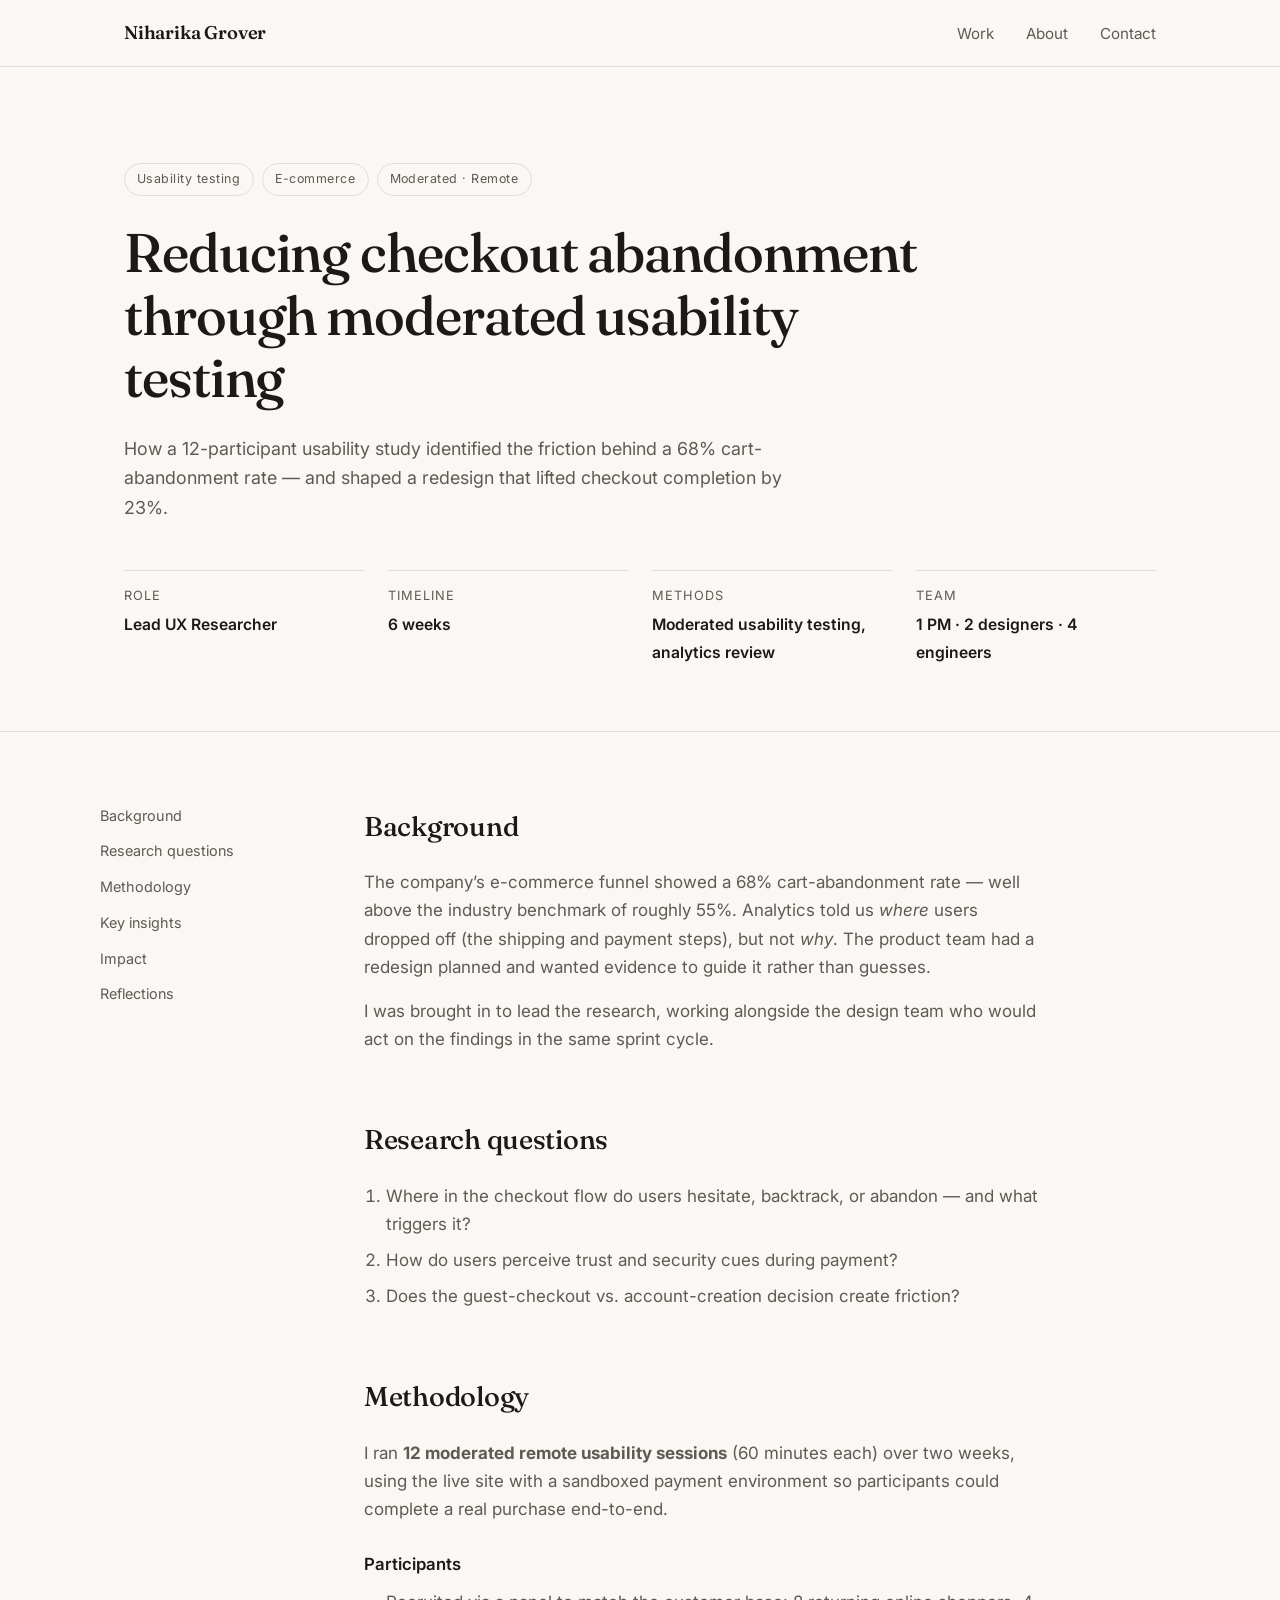
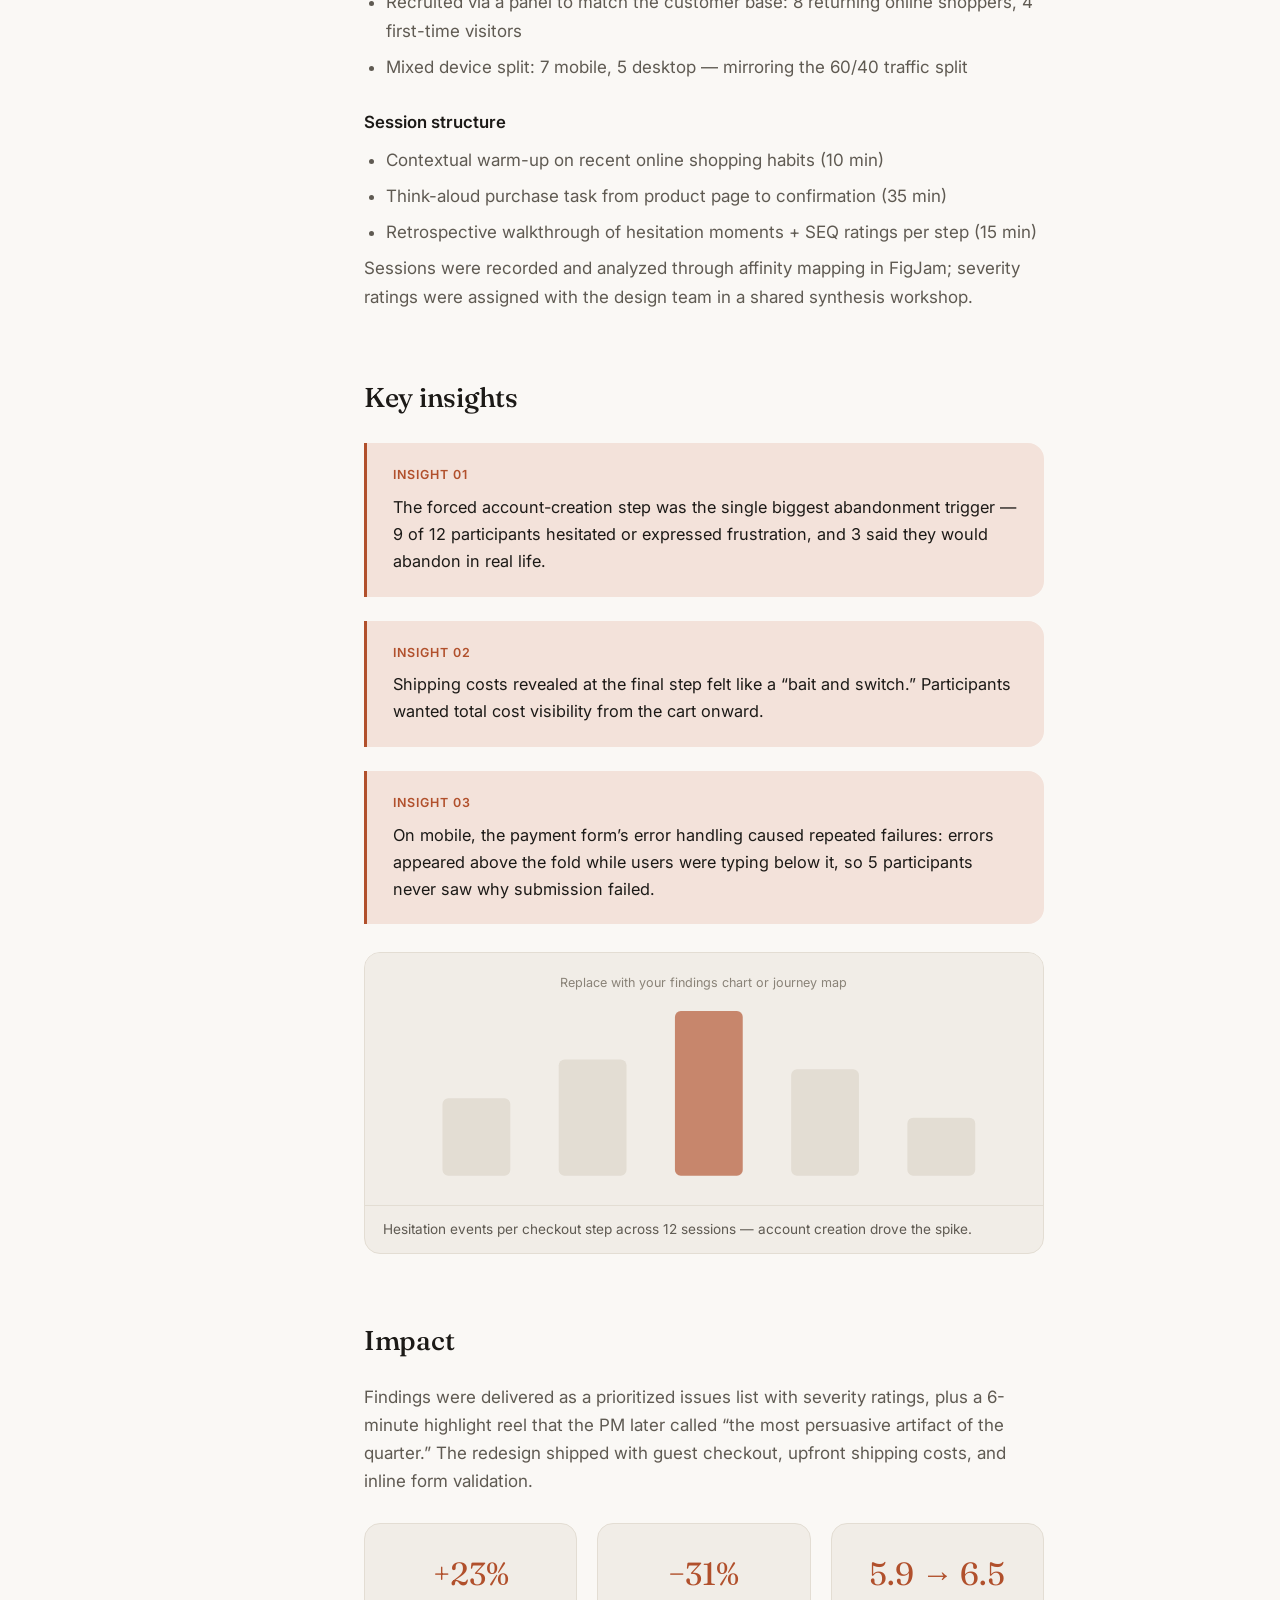
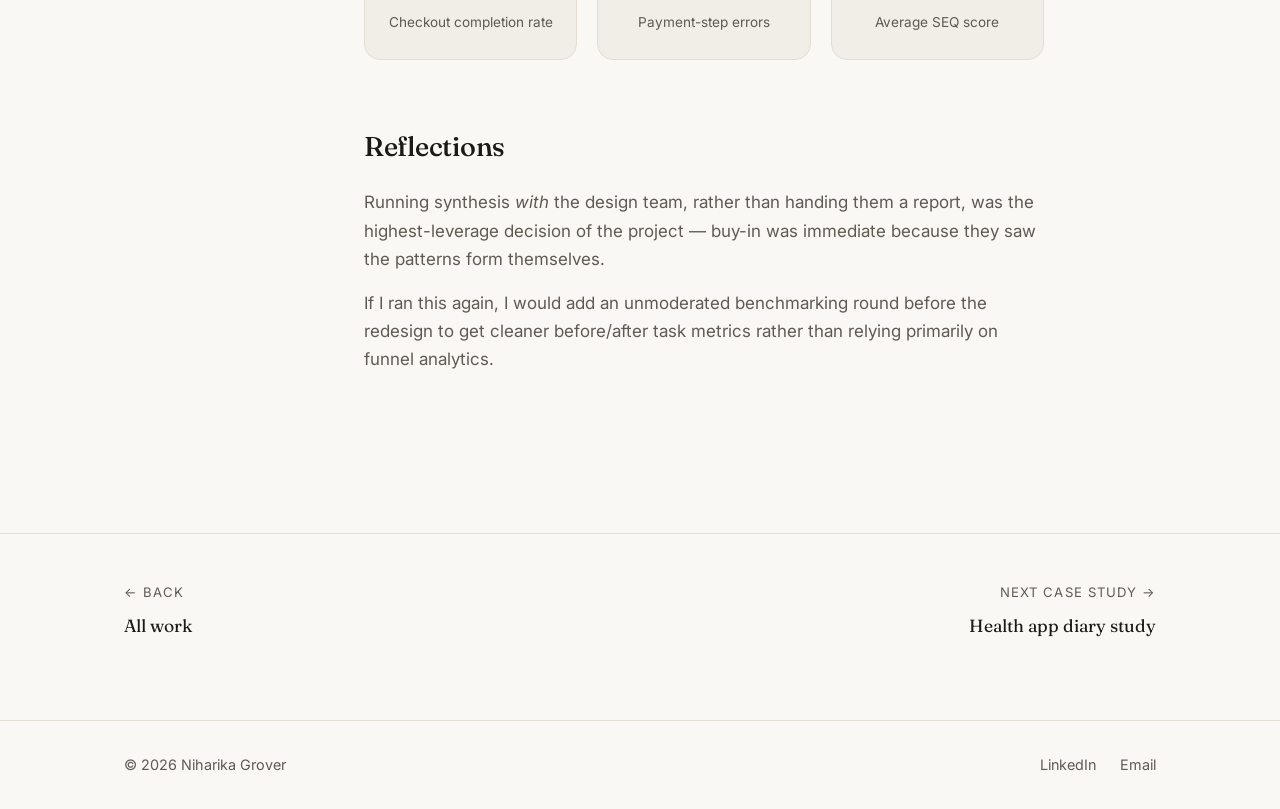
==== case-study-checkout.html @ 11d0c5cc "Add UX research portfolio site with editorial design Homepage with hero, selected work, methods, abo" ====
<!DOCTYPE html>
<html lang="en">
<head>
  <meta charset="UTF-8" />
  <meta name="viewport" content="width=device-width, initial-scale=1.0" />
  <title>Checkout Usability Study — Niharika Grover</title>
  <meta name="description" content="Case study: reducing checkout abandonment through moderated usability testing." />
  <link rel="preconnect" href="https://fonts.googleapis.com" />
  <link rel="preconnect" href="https://fonts.gstatic.com" crossorigin />
  <link href="https://fonts.googleapis.com/css2?family=Fraunces:ital,wght@0,400;0,500;0,600;1,500&family=Inter:wght@400;500;600&display=swap" rel="stylesheet" />
  <link rel="stylesheet" href="styles.css" />
</head>
<body>

  <header class="nav">
    <div class="nav-inner">
      <a class="nav-logo" href="index.html">Niharika Grover</a>
      <nav>
        <ul class="nav-links">
          <li><a href="index.html#work">Work</a></li>
          <li><a href="index.html#about">About</a></li>
          <li><a href="index.html#contact">Contact</a></li>
        </ul>
      </nav>
    </div>
  </header>

  <!-- TODO: This entire case study is placeholder content. Replace with your real project. -->
  <section class="case-hero">
    <div class="container">
      <div class="work-tags">
        <span class="tag">Usability testing</span>
        <span class="tag">E-commerce</span>
        <span class="tag">Moderated · Remote</span>
      </div>
      <h1>Reducing checkout abandonment through moderated usability testing</h1>
      <p class="case-summary">How a 12-participant usability study identified the friction behind a 68% cart-abandonment rate — and shaped a redesign that lifted checkout completion by 23%.</p>
      <div class="case-facts">
        <div class="fact">
          <span class="fact-label">Role</span>
          <span class="fact-value">Lead UX Researcher</span>
        </div>
        <div class="fact">
          <span class="fact-label">Timeline</span>
          <span class="fact-value">6 weeks</span>
        </div>
        <div class="fact">
          <span class="fact-label">Methods</span>
          <span class="fact-value">Moderated usability testing, analytics review</span>
        </div>
        <div class="fact">
          <span class="fact-label">Team</span>
          <span class="fact-value">1 PM · 2 designers · 4 engineers</span>
        </div>
      </div>
    </div>
  </section>

  <div class="container case-body">
    <aside class="case-toc">
      <ul>
        <li><a href="#background">Background</a></li>
        <li><a href="#questions">Research questions</a></li>
        <li><a href="#methodology">Methodology</a></li>
        <li><a href="#insights">Key insights</a></li>
        <li><a href="#impact">Impact</a></li>
        <li><a href="#reflections">Reflections</a></li>
      </ul>
    </aside>

    <div class="case-content">
      <section id="background">
        <h2>Background</h2>
        <p>The company’s e-commerce funnel showed a 68% cart-abandonment rate — well above the industry benchmark of roughly 55%. Analytics told us <em>where</em> users dropped off (the shipping and payment steps), but not <em>why</em>. The product team had a redesign planned and wanted evidence to guide it rather than guesses.</p>
        <p>I was brought in to lead the research, working alongside the design team who would act on the findings in the same sprint cycle.</p>
      </section>

      <section id="questions">
        <h2>Research questions</h2>
        <ol>
          <li>Where in the checkout flow do users hesitate, backtrack, or abandon — and what triggers it?</li>
          <li>How do users perceive trust and security cues during payment?</li>
          <li>Does the guest-checkout vs. account-creation decision create friction?</li>
        </ol>
      </section>

      <section id="methodology">
        <h2>Methodology</h2>
        <p>I ran <strong>12 moderated remote usability sessions</strong> (60 minutes each) over two weeks, using the live site with a sandboxed payment environment so participants could complete a real purchase end-to-end.</p>
        <h3>Participants</h3>
        <ul>
          <li>Recruited via a panel to match the customer base: 8 returning online shoppers, 4 first-time visitors</li>
          <li>Mixed device split: 7 mobile, 5 desktop — mirroring the 60/40 traffic split</li>
        </ul>
        <h3>Session structure</h3>
        <ul>
          <li>Contextual warm-up on recent online shopping habits (10 min)</li>
          <li>Think-aloud purchase task from product page to confirmation (35 min)</li>
          <li>Retrospective walkthrough of hesitation moments + SEQ ratings per step (15 min)</li>
        </ul>
        <p>Sessions were recorded and analyzed through affinity mapping in FigJam; severity ratings were assigned with the design team in a shared synthesis workshop.</p>
      </section>

      <section id="insights">
        <h2>Key insights</h2>

        <div class="insight">
          <span class="insight-label">Insight 01</span>
          <p>The forced account-creation step was the single biggest abandonment trigger — 9 of 12 participants hesitated or expressed frustration, and 3 said they would abandon in real life.</p>
        </div>

        <div class="insight">
          <span class="insight-label">Insight 02</span>
          <p>Shipping costs revealed at the final step felt like a “bait and switch.” Participants wanted total cost visibility from the cart onward.</p>
        </div>

        <div class="insight">
          <span class="insight-label">Insight 03</span>
          <p>On mobile, the payment form’s error handling caused repeated failures: errors appeared above the fold while users were typing below it, so 5 participants never saw why submission failed.</p>
        </div>

        <figure class="case-figure">
          <svg viewBox="0 0 700 260" xmlns="http://www.w3.org/2000/svg" role="img" aria-label="Placeholder chart">
            <rect width="700" height="260" fill="#f1ede7"/>
            <rect x="80" y="150" width="70" height="80" rx="6" fill="#e3ddd3"/>
            <rect x="200" y="110" width="70" height="120" rx="6" fill="#e3ddd3"/>
            <rect x="320" y="60" width="70" height="170" rx="6" fill="#b1502c" opacity="0.65"/>
            <rect x="440" y="120" width="70" height="110" rx="6" fill="#e3ddd3"/>
            <rect x="560" y="170" width="70" height="60" rx="6" fill="#e3ddd3"/>
            <text x="350" y="35" text-anchor="middle" font-family="Inter, sans-serif" font-size="13" fill="#8a8378">Replace with your findings chart or journey map</text>
          </svg>
          <figcaption>Hesitation events per checkout step across 12 sessions — account creation drove the spike.</figcaption>
        </figure>
      </section>

      <section id="impact">
        <h2>Impact</h2>
        <p>Findings were delivered as a prioritized issues list with severity ratings, plus a 6-minute highlight reel that the PM later called “the most persuasive artifact of the quarter.” The redesign shipped with guest checkout, upfront shipping costs, and inline form validation.</p>
        <div class="stat-row">
          <div class="stat">
            <span class="stat-value">+23%</span>
            <span class="stat-label">Checkout completion rate</span>
          </div>
          <div class="stat">
            <span class="stat-value">−31%</span>
            <span class="stat-label">Payment-step errors</span>
          </div>
          <div class="stat">
            <span class="stat-value">5.9 → 6.5</span>
            <span class="stat-label">Average SEQ score</span>
          </div>
        </div>
      </section>

      <section id="reflections">
        <h2>Reflections</h2>
        <p>Running synthesis <em>with</em> the design team, rather than handing them a report, was the highest-leverage decision of the project — buy-in was immediate because they saw the patterns form themselves.</p>
        <p>If I ran this again, I would add an unmoderated benchmarking round before the redesign to get cleaner before/after task metrics rather than relying primarily on funnel analytics.</p>
      </section>
    </div>
  </div>

  <nav class="case-nav">
    <div class="container case-nav-inner">
      <a href="index.html#work"><span>← Back</span>All work</a>
      <a href="case-study-diary.html" style="text-align: right;"><span>Next case study →</span>Health app diary study</a>
    </div>
  </nav>

  <footer class="footer">
    <div class="footer-inner">
      <span>© 2026 Niharika Grover</span>
      <div class="footer-links">
        <a href="https://www.linkedin.com/" target="_blank" rel="noopener">LinkedIn</a>
        <a href="mailto:niharikagrover97@gmail.com">Email</a>
      </div>
    </div>
  </footer>

  <script src="script.js"></script>
</body>
</html>
---- styles.css ----
/* ============================================
   Niharika Grover — UX Research Portfolio
   Clean & editorial: generous whitespace,
   strong typography, muted palette + one accent.
   ============================================ */

:root {
  --bg: #faf8f5;
  --bg-alt: #f1ede7;
  --ink: #1c1a17;
  --ink-soft: #5f5a52;
  --line: #e3ddd3;
  --accent: #b1502c;
  --accent-soft: #f3e2da;
  --max-width: 1080px;
  --radius: 16px;
  --font-display: "Fraunces", Georgia, serif;
  --font-body: "Inter", -apple-system, BlinkMacSystemFont, "Segoe UI", sans-serif;
}

* {
  margin: 0;
  padding: 0;
  box-sizing: border-box;
}

html {
  scroll-behavior: smooth;
}

body {
  font-family: var(--font-body);
  background: var(--bg);
  color: var(--ink);
  line-height: 1.65;
  font-size: 17px;
  -webkit-font-smoothing: antialiased;
}

::selection {
  background: var(--accent-soft);
  color: var(--accent);
}

a {
  color: inherit;
  text-decoration: none;
}

img {
  max-width: 100%;
  display: block;
}

.container {
  max-width: var(--max-width);
  margin: 0 auto;
  padding: 0 24px;
}

/* ---------- Navigation ---------- */

.nav {
  position: sticky;
  top: 0;
  z-index: 100;
  background: rgba(250, 248, 245, 0.85);
  backdrop-filter: blur(12px);
  border-bottom: 1px solid var(--line);
}

.nav-inner {
  max-width: var(--max-width);
  margin: 0 auto;
  padding: 18px 24px;
  display: flex;
  align-items: center;
  justify-content: space-between;
}

.nav-logo {
  font-family: var(--font-display);
  font-weight: 600;
  font-size: 1.15rem;
  letter-spacing: -0.01em;
}

.nav-links {
  display: flex;
  gap: 32px;
  list-style: none;
  font-size: 0.95rem;
}

.nav-links a {
  color: var(--ink-soft);
  transition: color 0.2s ease;
}

.nav-links a:hover,
.nav-links a.active {
  color: var(--ink);
}

/* ---------- Hero ---------- */

.hero {
  padding: 120px 0 96px;
}

.hero-kicker {
  display: inline-flex;
  align-items: center;
  gap: 10px;
  font-size: 0.85rem;
  letter-spacing: 0.08em;
  text-transform: uppercase;
  color: var(--accent);
  margin-bottom: 28px;
}

.hero-kicker::before {
  content: "";
  width: 28px;
  height: 1.5px;
  background: var(--accent);
}

.hero h1 {
  font-family: var(--font-display);
  font-weight: 500;
  font-size: clamp(2.4rem, 5.5vw, 4.2rem);
  line-height: 1.12;
  letter-spacing: -0.02em;
  max-width: 18ch;
}

.hero h1 em {
  font-style: italic;
  color: var(--accent);
}

.hero-sub {
  margin-top: 28px;
  max-width: 56ch;
  font-size: 1.15rem;
  color: var(--ink-soft);
}

.hero-meta {
  margin-top: 40px;
  display: flex;
  flex-wrap: wrap;
  gap: 14px 36px;
  font-size: 0.92rem;
  color: var(--ink-soft);
}

.hero-meta strong {
  color: var(--ink);
  font-weight: 600;
}

/* ---------- Section scaffolding ---------- */

.section {
  padding: 88px 0;
}

.section-alt {
  background: var(--bg-alt);
}

.section-header {
  display: flex;
  align-items: baseline;
  justify-content: space-between;
  gap: 24px;
  margin-bottom: 56px;
}

.section-header h2 {
  font-family: var(--font-display);
  font-weight: 500;
  font-size: clamp(1.7rem, 3vw, 2.4rem);
  letter-spacing: -0.02em;
}

.section-header .count {
  font-size: 0.9rem;
  color: var(--ink-soft);
}

/* ---------- Work / case study cards ---------- */

.work-list {
  display: flex;
  flex-direction: column;
  gap: 64px;
}

.work-card {
  display: grid;
  grid-template-columns: 1.15fr 1fr;
  gap: 48px;
  align-items: center;
}

.work-card:nth-child(even) .work-thumb {
  order: 2;
}

.work-thumb {
  border-radius: var(--radius);
  aspect-ratio: 4 / 3;
  overflow: hidden;
  position: relative;
  background: var(--bg-alt);
  border: 1px solid var(--line);
  transition: transform 0.35s ease;
}

.work-card:hover .work-thumb {
  transform: translateY(-4px);
}

.work-thumb svg {
  width: 100%;
  height: 100%;
}

.work-tags {
  display: flex;
  flex-wrap: wrap;
  gap: 8px;
  margin-bottom: 18px;
}

.tag {
  font-size: 0.78rem;
  letter-spacing: 0.04em;
  padding: 5px 12px;
  border-radius: 100px;
  border: 1px solid var(--line);
  color: var(--ink-soft);
  background: var(--bg);
}

.work-info h3 {
  font-family: var(--font-display);
  font-weight: 500;
  font-size: 1.6rem;
  line-height: 1.25;
  letter-spacing: -0.01em;
  margin-bottom: 14px;
}

.work-info p {
  color: var(--ink-soft);
  margin-bottom: 22px;
}

.text-link {
  display: inline-flex;
  align-items: center;
  gap: 8px;
  font-weight: 600;
  font-size: 0.95rem;
  color: var(--accent);
  border-bottom: 1.5px solid transparent;
  transition: gap 0.2s ease;
}

.text-link:hover {
  gap: 12px;
}

/* ---------- Methods / skills ---------- */

.methods-grid {
  display: grid;
  grid-template-columns: repeat(3, 1fr);
  gap: 24px;
}

.method-card {
  background: var(--bg);
  border: 1px solid var(--line);
  border-radius: var(--radius);
  padding: 32px 28px;
}

.method-card h3 {
  font-family: var(--font-display);
  font-weight: 500;
  font-size: 1.15rem;
  margin-bottom: 12px;
}

.method-card p {
  font-size: 0.95rem;
  color: var(--ink-soft);
}

.method-card .method-num {
  font-size: 0.8rem;
  color: var(--accent);
  letter-spacing: 0.08em;
  display: block;
  margin-bottom: 18px;
}

/* ---------- About ---------- */

.about-grid {
  display: grid;
  grid-template-columns: 380px 1fr;
  gap: 64px;
  align-items: start;
}

.about-photo {
  border-radius: var(--radius);
  aspect-ratio: 4 / 5;
  overflow: hidden;
  background: var(--bg-alt);
  border: 1px solid var(--line);
}

.about-photo svg {
  width: 100%;
  height: 100%;
}

.about-text h2 {
  font-family: var(--font-display);
  font-weight: 500;
  font-size: clamp(1.7rem, 3vw, 2.4rem);
  letter-spacing: -0.02em;
  margin-bottom: 24px;
}

.about-text p {
  color: var(--ink-soft);
  margin-bottom: 18px;
}

.about-facts {
  margin-top: 32px;
  display: grid;
  grid-template-columns: 1fr 1fr;
  gap: 20px 32px;
}

.fact {
  border-top: 1px solid var(--line);
  padding-top: 14px;
}

.fact .fact-label {
  font-size: 0.8rem;
  text-transform: uppercase;
  letter-spacing: 0.08em;
  color: var(--ink-soft);
  display: block;
  margin-bottom: 4px;
}

.fact .fact-value {
  font-weight: 600;
  font-size: 0.98rem;
}

/* ---------- Contact / footer ---------- */

.contact {
  padding: 110px 0;
  text-align: center;
}

.contact h2 {
  font-family: var(--font-display);
  font-weight: 500;
  font-size: clamp(2rem, 4.5vw, 3.4rem);
  letter-spacing: -0.02em;
  max-width: 22ch;
  margin: 0 auto 24px;
}

.contact p {
  color: var(--ink-soft);
  max-width: 46ch;
  margin: 0 auto 40px;
}

.btn {
  display: inline-block;
  background: var(--ink);
  color: var(--bg);
  padding: 15px 34px;
  border-radius: 100px;
  font-weight: 600;
  font-size: 0.98rem;
  transition: background 0.2s ease, transform 0.2s ease;
}

.btn:hover {
  background: var(--accent);
  transform: translateY(-2px);
}

.footer {
  border-top: 1px solid var(--line);
  padding: 32px 0;
}

.footer-inner {
  max-width: var(--max-width);
  margin: 0 auto;
  padding: 0 24px;
  display: flex;
  flex-wrap: wrap;
  gap: 16px;
  align-items: center;
  justify-content: space-between;
  font-size: 0.9rem;
  color: var(--ink-soft);
}

.footer-links {
  display: flex;
  gap: 24px;
}

.footer-links a:hover {
  color: var(--ink);
}

/* ---------- Case study pages ---------- */

.case-hero {
  padding: 96px 0 64px;
  border-bottom: 1px solid var(--line);
}

.case-hero .work-tags {
  margin-bottom: 26px;
}

.case-hero h1 {
  font-family: var(--font-display);
  font-weight: 500;
  font-size: clamp(2.1rem, 4.5vw, 3.4rem);
  line-height: 1.15;
  letter-spacing: -0.02em;
  max-width: 24ch;
}

.case-hero .case-summary {
  margin-top: 24px;
  font-size: 1.12rem;
  color: var(--ink-soft);
  max-width: 60ch;
}

.case-facts {
  margin-top: 48px;
  display: grid;
  grid-template-columns: repeat(4, 1fr);
  gap: 24px;
}

.case-body {
  padding: 72px 0 96px;
  display: grid;
  grid-template-columns: 200px 1fr;
  gap: 64px;
  align-items: start;
}

.case-toc {
  position: sticky;
  top: 100px;
  font-size: 0.9rem;
}

.case-toc ul {
  list-style: none;
  display: flex;
  flex-direction: column;
  gap: 12px;
}

.case-toc a {
  color: var(--ink-soft);
  transition: color 0.2s ease;
}

.case-toc a:hover {
  color: var(--accent);
}

.case-content {
  max-width: 680px;
}

.case-content section {
  margin-bottom: 64px;
  scroll-margin-top: 100px;
}

.case-content h2 {
  font-family: var(--font-display);
  font-weight: 500;
  font-size: 1.7rem;
  letter-spacing: -0.01em;
  margin-bottom: 20px;
}

.case-content h3 {
  font-size: 1.05rem;
  font-weight: 600;
  margin: 28px 0 10px;
}

.case-content p,
.case-content li {
  color: var(--ink-soft);
  margin-bottom: 16px;
}

.case-content ul,
.case-content ol {
  padding-left: 22px;
}

.case-content li {
  margin-bottom: 8px;
}

.insight {
  border-left: 3px solid var(--accent);
  background: var(--accent-soft);
  border-radius: 0 var(--radius) var(--radius) 0;
  padding: 22px 26px;
  margin: 24px 0;
}

.insight p {
  color: var(--ink);
  margin: 0;
  font-size: 1.02rem;
}

.insight .insight-label {
  display: block;
  font-size: 0.78rem;
  text-transform: uppercase;
  letter-spacing: 0.08em;
  color: var(--accent);
  font-weight: 600;
  margin-bottom: 8px;
}

.stat-row {
  display: grid;
  grid-template-columns: repeat(3, 1fr);
  gap: 20px;
  margin: 28px 0;
}

.stat {
  background: var(--bg-alt);
  border: 1px solid var(--line);
  border-radius: var(--radius);
  padding: 24px 20px;
  text-align: center;
}

.stat .stat-value {
  font-family: var(--font-display);
  font-size: 2rem;
  color: var(--accent);
  display: block;
  margin-bottom: 6px;
}

.stat .stat-label {
  font-size: 0.85rem;
  color: var(--ink-soft);
}

.case-figure {
  border-radius: var(--radius);
  overflow: hidden;
  border: 1px solid var(--line);
  margin: 28px 0;
  background: var(--bg-alt);
}

.case-figure svg {
  width: 100%;
  display: block;
}

.case-figure figcaption {
  font-size: 0.85rem;
  color: var(--ink-soft);
  padding: 12px 18px;
  border-top: 1px solid var(--line);
}

.case-nav {
  border-top: 1px solid var(--line);
  padding: 48px 0 80px;
}

.case-nav-inner {
  display: flex;
  justify-content: space-between;
  gap: 24px;
}

.case-nav a {
  font-family: var(--font-display);
  font-size: 1.1rem;
  color: var(--ink);
  transition: color 0.2s ease;
}

.case-nav a:hover {
  color: var(--accent);
}

.case-nav span {
  display: block;
  font-family: var(--font-body);
  font-size: 0.82rem;
  text-transform: uppercase;
  letter-spacing: 0.08em;
  color: var(--ink-soft);
  margin-bottom: 8px;
}

/* ---------- Reveal animation ---------- */

.reveal {
  opacity: 0;
  transform: translateY(18px);
  transition: opacity 0.6s ease, transform 0.6s ease;
}

.reveal.visible {
  opacity: 1;
  transform: none;
}

/* ---------- Responsive ---------- */

@media (max-width: 880px) {
  .work-card,
  .about-grid {
    grid-template-columns: 1fr;
    gap: 28px;
  }

  .work-card:nth-child(even) .work-thumb {
    order: 0;
  }

  .methods-grid,
  .stat-row {
    grid-template-columns: 1fr;
  }

  .case-facts {
    grid-template-columns: 1fr 1fr;
  }

  .case-body {
    grid-template-columns: 1fr;
    gap: 40px;
  }

  .case-toc {
    position: static;
  }

  .case-toc ul {
    flex-direction: row;
    flex-wrap: wrap;
    gap: 10px 20px;
  }

  .hero {
    padding: 80px 0 64px;
  }

  .nav-links {
    gap: 20px;
    font-size: 0.88rem;
  }
}
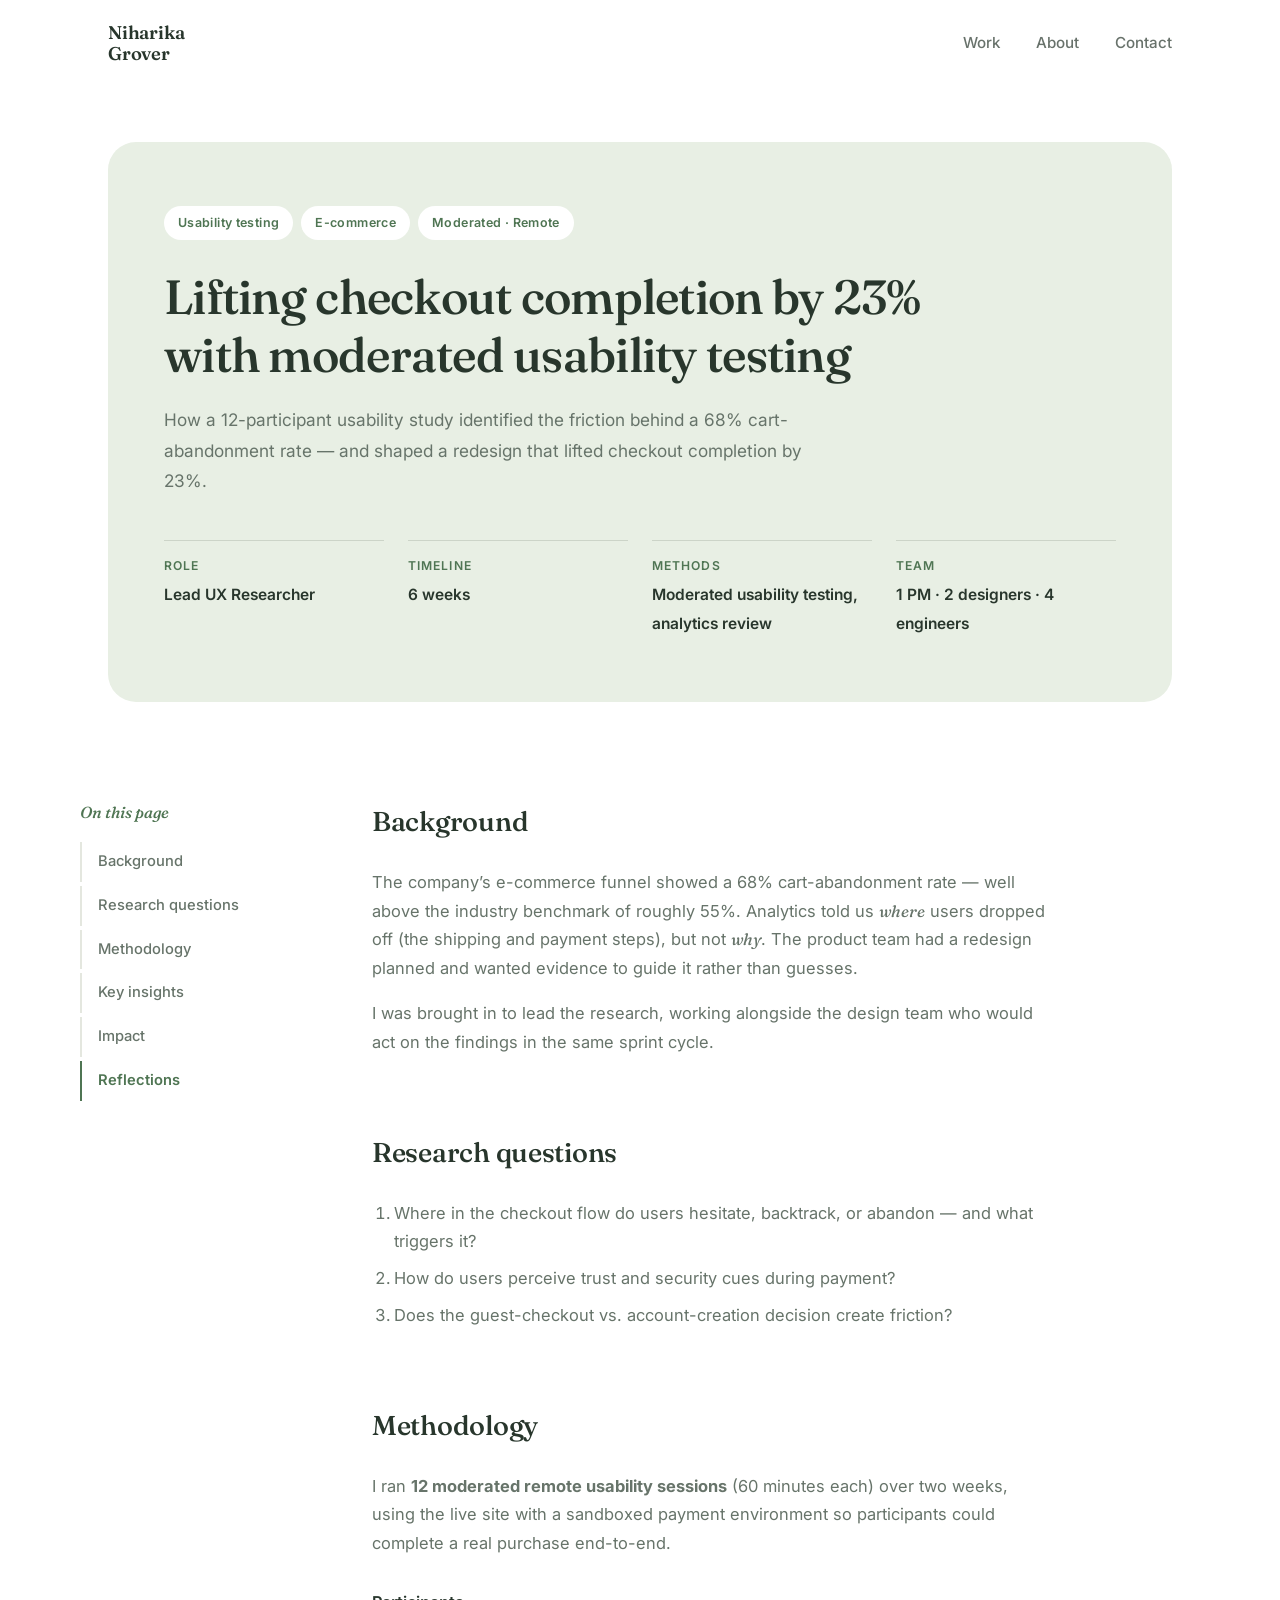
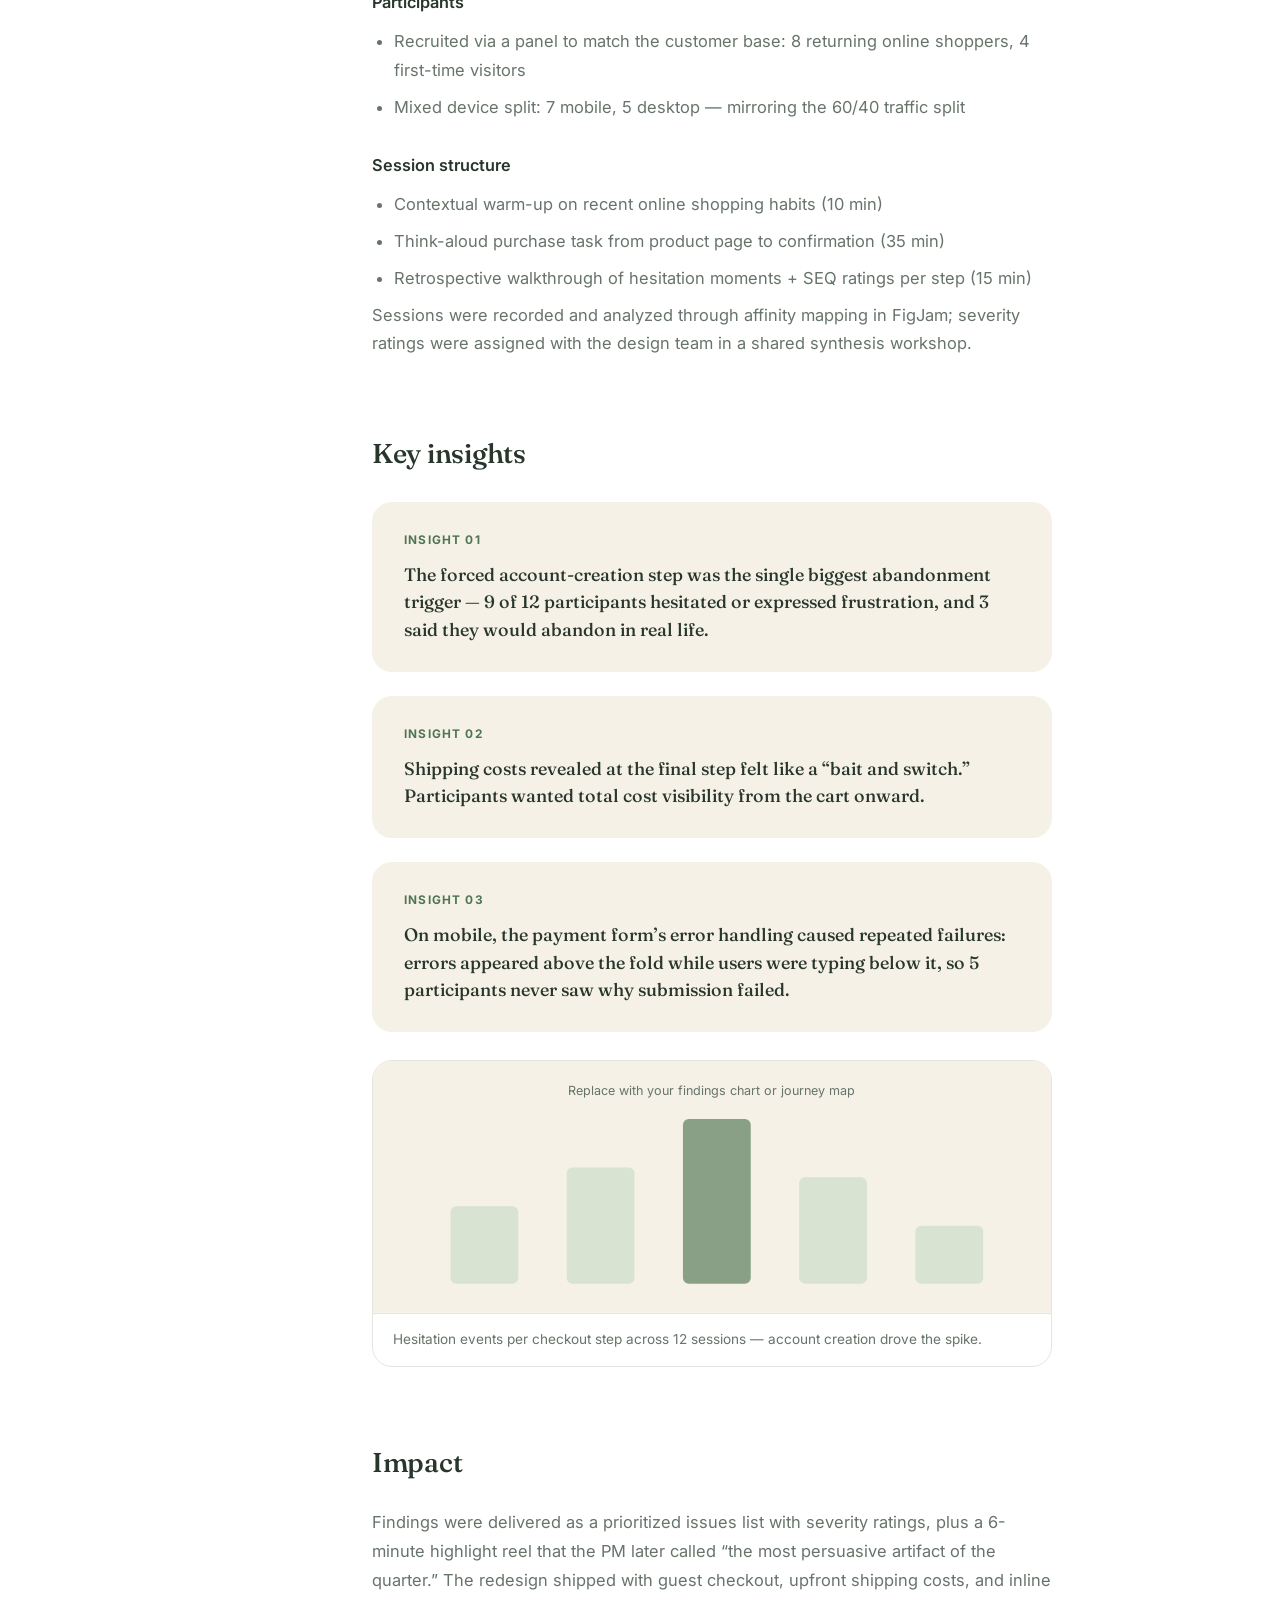
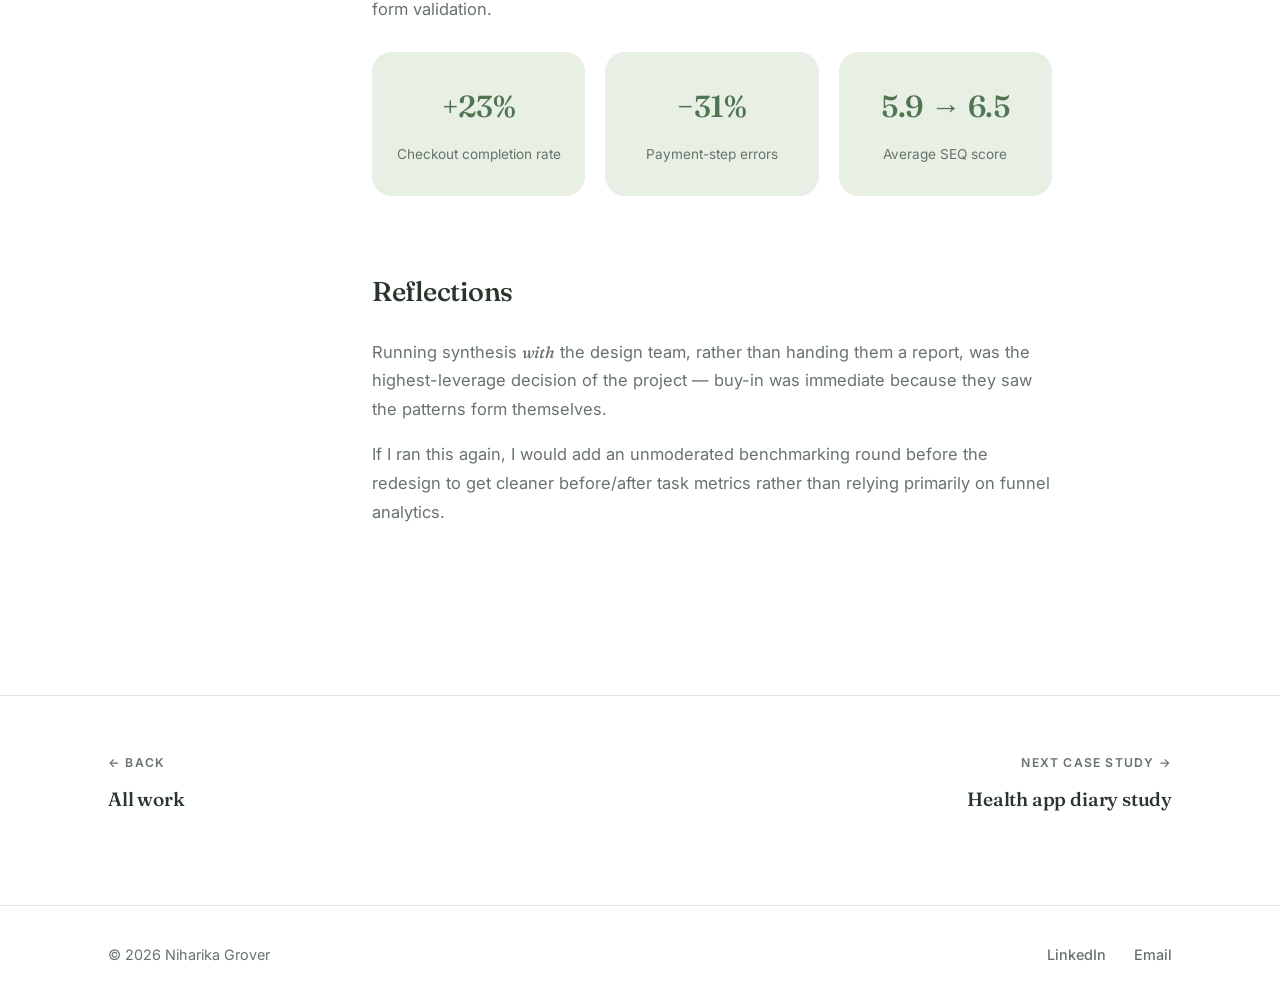
==== commit 2b67c4bc: "Redesign: sage/beige palette, editorial serif type, why-me section, about page, scrollspy - White + " ====
--- a/case-study-checkout.html
+++ b/case-study-checkout.html
@@ -7,18 +7,18 @@
   <meta name="description" content="Case study: reducing checkout abandonment through moderated usability testing." />
   <link rel="preconnect" href="https://fonts.googleapis.com" />
   <link rel="preconnect" href="https://fonts.gstatic.com" crossorigin />
-  <link href="https://fonts.googleapis.com/css2?family=Fraunces:ital,wght@0,400;0,500;0,600;1,500&family=Inter:wght@400;500;600&display=swap" rel="stylesheet" />
+  <link href="https://fonts.googleapis.com/css2?family=Fraunces:ital,opsz,wght@0,9..144,400..650;1,9..144,400..650&family=Inter:wght@400;500;600;700&display=swap" rel="stylesheet" />
   <link rel="stylesheet" href="styles.css" />
 </head>
 <body>
 
   <header class="nav">
     <div class="nav-inner">
-      <a class="nav-logo" href="index.html">Niharika Grover</a>
+      <a class="nav-logo" href="index.html">Niharika<br />Grover</a>
       <nav>
         <ul class="nav-links">
           <li><a href="index.html#work">Work</a></li>
-          <li><a href="index.html#about">About</a></li>
+          <li><a href="about.html">About</a></li>
           <li><a href="index.html#contact">Contact</a></li>
         </ul>
       </nav>
@@ -28,12 +28,13 @@
   <!-- TODO: This entire case study is placeholder content. Replace with your real project. -->
   <section class="case-hero">
     <div class="container">
+      <div class="case-hero-inner">
       <div class="work-tags">
         <span class="tag">Usability testing</span>
         <span class="tag">E-commerce</span>
         <span class="tag">Moderated · Remote</span>
       </div>
-      <h1>Reducing checkout abandonment through moderated usability testing</h1>
+      <h1>Lifting checkout completion by 23% with moderated usability testing</h1>
       <p class="case-summary">How a 12-participant usability study identified the friction behind a 68% cart-abandonment rate — and shaped a redesign that lifted checkout completion by 23%.</p>
       <div class="case-facts">
         <div class="fact">
@@ -53,11 +54,13 @@
           <span class="fact-value">1 PM · 2 designers · 4 engineers</span>
         </div>
       </div>
+      </div>
     </div>
   </section>
 
   <div class="container case-body">
     <aside class="case-toc">
+      <span class="toc-label">On this page</span>
       <ul>
         <li><a href="#background">Background</a></li>
         <li><a href="#questions">Research questions</a></li>
@@ -121,13 +124,13 @@
 
         <figure class="case-figure">
           <svg viewBox="0 0 700 260" xmlns="http://www.w3.org/2000/svg" role="img" aria-label="Placeholder chart">
-            <rect width="700" height="260" fill="#f1ede7"/>
-            <rect x="80" y="150" width="70" height="80" rx="6" fill="#e3ddd3"/>
-            <rect x="200" y="110" width="70" height="120" rx="6" fill="#e3ddd3"/>
-            <rect x="320" y="60" width="70" height="170" rx="6" fill="#b1502c" opacity="0.65"/>
-            <rect x="440" y="120" width="70" height="110" rx="6" fill="#e3ddd3"/>
-            <rect x="560" y="170" width="70" height="60" rx="6" fill="#e3ddd3"/>
-            <text x="350" y="35" text-anchor="middle" font-family="Inter, sans-serif" font-size="13" fill="#8a8378">Replace with your findings chart or journey map</text>
+            <rect width="700" height="260" fill="#f6f1e6"/>
+            <rect x="80" y="150" width="70" height="80" rx="6" fill="#d8e3d2"/>
+            <rect x="200" y="110" width="70" height="120" rx="6" fill="#d8e3d2"/>
+            <rect x="320" y="60" width="70" height="170" rx="6" fill="#4f7553" opacity="0.65"/>
+            <rect x="440" y="120" width="70" height="110" rx="6" fill="#d8e3d2"/>
+            <rect x="560" y="170" width="70" height="60" rx="6" fill="#d8e3d2"/>
+            <text x="350" y="35" text-anchor="middle" font-family="Inter, sans-serif" font-size="13" fill="#67746a">Replace with your findings chart or journey map</text>
           </svg>
           <figcaption>Hesitation events per checkout step across 12 sessions — account creation drove the spike.</figcaption>
         </figure>
--- a/styles.css
+++ b/styles.css
@@ -1,21 +1,23 @@
 /* ============================================
-   Niharika Grover — UX Research Portfolio
-   Clean & editorial: generous whitespace,
-   strong typography, muted palette + one accent.
+   Niharika Grover — UX Research & Design Portfolio
+   White + light sage + light beige. Breathable
+   editorial serif typography, hints of fine art.
    ============================================ */
 
 :root {
-  --bg: #faf8f5;
-  --bg-alt: #f1ede7;
-  --ink: #1c1a17;
-  --ink-soft: #5f5a52;
-  --line: #e3ddd3;
-  --accent: #b1502c;
-  --accent-soft: #f3e2da;
-  --max-width: 1080px;
-  --radius: 16px;
+  --bg: #ffffff;
+  --sage: #e8efe4;
+  --beige: #f6f1e6;
+  --surface-deep: #d8e3d2;
+  --ink: #28362c;
+  --ink-soft: #67746a;
+  --line: #e4e7df;
+  --accent: #4f7553;
+  --max-width: 1120px;
+  --radius: 20px;
+  --radius-lg: 28px;
   --font-display: "Fraunces", Georgia, serif;
-  --font-body: "Inter", -apple-system, BlinkMacSystemFont, "Segoe UI", sans-serif;
+  --font-sans: "Inter", -apple-system, BlinkMacSystemFont, "Segoe UI", sans-serif;
 }
 
 * {
@@ -29,17 +31,17 @@
 }
 
 body {
-  font-family: var(--font-body);
+  font-family: var(--font-sans);
   background: var(--bg);
   color: var(--ink);
-  line-height: 1.65;
-  font-size: 17px;
+  line-height: 1.75;
+  font-size: 16.5px;
   -webkit-font-smoothing: antialiased;
 }
 
 ::selection {
-  background: var(--accent-soft);
-  color: var(--accent);
+  background: var(--surface-deep);
+  color: var(--ink);
 }
 
 a {
@@ -55,7 +57,31 @@
 .container {
   max-width: var(--max-width);
   margin: 0 auto;
-  padding: 0 24px;
+  padding: 0 28px;
+}
+
+/* ---------- Artful touches ---------- */
+
+.kicker {
+  display: block;
+  font-family: var(--font-display);
+  font-style: italic;
+  font-weight: 450;
+  font-size: 1.05rem;
+  color: var(--accent);
+  margin-bottom: 14px;
+}
+
+.art-underline {
+  background: url("data:image/svg+xml,%3Csvg xmlns='http://www.w3.org/2000/svg' viewBox='0 0 100 12' preserveAspectRatio='none'%3E%3Cpath d='M2 9 Q 28 3 52 7.5 T 98 5.5' stroke='%234f7553' stroke-width='2.6' fill='none' stroke-linecap='round'/%3E%3C/svg%3E") no-repeat left 96%;
+  background-size: 100% 0.32em;
+  padding-bottom: 0.12em;
+}
+
+em {
+  font-family: var(--font-display);
+  font-style: italic;
+  font-weight: 450;
 }
 
 /* ---------- Navigation ---------- */
@@ -64,15 +90,14 @@
   position: sticky;
   top: 0;
   z-index: 100;
-  background: rgba(250, 248, 245, 0.85);
+  background: rgba(255, 255, 255, 0.9);
   backdrop-filter: blur(12px);
-  border-bottom: 1px solid var(--line);
 }
 
 .nav-inner {
   max-width: var(--max-width);
   margin: 0 auto;
-  padding: 18px 24px;
+  padding: 22px 28px;
   display: flex;
   align-items: center;
   justify-content: space-between;
@@ -83,76 +108,81 @@
   font-weight: 600;
   font-size: 1.15rem;
   letter-spacing: -0.01em;
+  line-height: 1.15;
 }
 
 .nav-links {
   display: flex;
-  gap: 32px;
+  gap: 36px;
   list-style: none;
   font-size: 0.95rem;
+  font-weight: 500;
 }
 
 .nav-links a {
-  color: var(--ink-soft);
-  transition: color 0.2s ease;
+  color: var(--ink);
+  opacity: 0.7;
+  transition: opacity 0.2s ease;
 }
 
 .nav-links a:hover,
 .nav-links a.active {
-  color: var(--ink);
+  opacity: 1;
 }
 
 /* ---------- Hero ---------- */
 
 .hero {
-  padding: 120px 0 96px;
-}
-
-.hero-kicker {
-  display: inline-flex;
-  align-items: center;
-  gap: 10px;
-  font-size: 0.85rem;
-  letter-spacing: 0.08em;
-  text-transform: uppercase;
-  color: var(--accent);
-  margin-bottom: 28px;
-}
-
-.hero-kicker::before {
-  content: "";
-  width: 28px;
-  height: 1.5px;
-  background: var(--accent);
+  padding: 116px 0 124px;
+  text-align: center;
 }
 
 .hero h1 {
   font-family: var(--font-display);
-  font-weight: 500;
-  font-size: clamp(2.4rem, 5.5vw, 4.2rem);
-  line-height: 1.12;
-  letter-spacing: -0.02em;
-  max-width: 18ch;
-}
-
-.hero h1 em {
-  font-style: italic;
-  color: var(--accent);
+  font-weight: 530;
+  font-size: clamp(2.6rem, 6.5vw, 4.5rem);
+  line-height: 1.14;
+  letter-spacing: -0.015em;
+  max-width: 17ch;
+  margin: 0 auto;
+}
+
+.hero-photo {
+  display: inline-block;
+  vertical-align: middle;
+  width: 0.92em;
+  height: 1.32em;
+  margin: 0 0.14em;
+  border-radius: 999px;
+  overflow: hidden;
+  background: var(--surface-deep);
+  transform: translateY(-0.06em);
+}
+
+.hero-photo svg,
+.hero-photo img {
+  width: 100%;
+  height: 100%;
+  object-fit: cover;
 }
 
 .hero-sub {
-  margin-top: 28px;
-  max-width: 56ch;
-  font-size: 1.15rem;
-  color: var(--ink-soft);
+  margin: 36px auto 0;
+  max-width: 54ch;
+  font-size: 1.18rem;
+  font-weight: 450;
+  color: var(--ink);
+  opacity: 0.85;
+  line-height: 1.65;
 }
 
 .hero-meta {
   margin-top: 40px;
   display: flex;
   flex-wrap: wrap;
-  gap: 14px 36px;
-  font-size: 0.92rem;
+  justify-content: center;
+  gap: 12px 36px;
+  font-size: 0.93rem;
   color: var(--ink-soft);
 }
 
@@ -164,31 +194,43 @@
 /* ---------- Section scaffolding ---------- */
 
 .section {
-  padding: 88px 0;
-}
-
-.section-alt {
-  background: var(--bg-alt);
+  padding: 100px 0;
 }
 
 .section-header {
-  display: flex;
-  align-items: baseline;
-  justify-content: space-between;
-  gap: 24px;
-  margin-bottom: 56px;
+  margin-bottom: 60px;
 }
 
 .section-header h2 {
   font-family: var(--font-display);
-  font-weight: 500;
-  font-size: clamp(1.7rem, 3vw, 2.4rem);
-  letter-spacing: -0.02em;
-}
-
-.section-header .count {
-  font-size: 0.9rem;
-  color: var(--ink-soft);
+  font-weight: 530;
+  font-size: clamp(1.9rem, 3.4vw, 2.7rem);
+  letter-spacing: -0.015em;
+}
+
+.section-header .section-sub {
+  margin-top: 16px;
+  color: var(--ink-soft);
+  max-width: 58ch;
+}
+
+.surface-wrap {
+  max-width: var(--max-width);
+  margin: 0 auto;
+  padding: 0 28px;
+}
+
+.surface {
+  background: var(--sage);
+  border-radius: var(--radius-lg);
+}
+
+.surface.beige {
+  background: var(--beige);
+}
+
+.surface-inner {
+  padding: 84px 56px;
 }
 
 /* ---------- Work / case study cards ---------- */
@@ -196,68 +238,95 @@
 .work-list {
   display: flex;
   flex-direction: column;
-  gap: 64px;
+  gap: 48px;
 }
 
 .work-card {
+  background: var(--sage);
+  border-radius: var(--radius-lg);
+  padding: 48px;
   display: grid;
-  grid-template-columns: 1.15fr 1fr;
-  gap: 48px;
+  grid-template-columns: 1fr 1.05fr;
+  gap: 56px;
   align-items: center;
-}
-
-.work-card:nth-child(even) .work-thumb {
-  order: 2;
+  transition: transform 0.35s ease;
+}
+
+.work-card:nth-child(even) {
+  background: var(--beige);
+}
+
+.work-card:hover {
+  transform: translateY(-4px);
 }
 
 .work-thumb {
   border-radius: var(--radius);
   aspect-ratio: 4 / 3;
   overflow: hidden;
-  position: relative;
-  background: var(--bg-alt);
-  border: 1px solid var(--line);
-  transition: transform 0.35s ease;
-}
-
-.work-card:hover .work-thumb {
-  transform: translateY(-4px);
-}
-
-.work-thumb svg {
+  background: var(--bg);
+}
+
+.work-thumb svg,
+.work-thumb img {
   width: 100%;
   height: 100%;
+  object-fit: cover;
 }
 
 .work-tags {
   display: flex;
   flex-wrap: wrap;
   gap: 8px;
-  margin-bottom: 18px;
+  margin-bottom: 20px;
 }
 
 .tag {
   font-size: 0.78rem;
-  letter-spacing: 0.04em;
-  padding: 5px 12px;
+  font-weight: 600;
+  letter-spacing: 0.03em;
+  padding: 6px 14px;
   border-radius: 100px;
-  border: 1px solid var(--line);
-  color: var(--ink-soft);
   background: var(--bg);
+  color: var(--accent);
 }
 
 .work-info h3 {
   font-family: var(--font-display);
-  font-weight: 500;
-  font-size: 1.6rem;
-  line-height: 1.25;
+  font-weight: 530;
+  font-size: clamp(1.4rem, 2.4vw, 1.8rem);
+  line-height: 1.28;
   letter-spacing: -0.01em;
-  margin-bottom: 14px;
-}
-
-.work-info p {
-  color: var(--ink-soft);
-  margin-bottom: 22px;
+  margin-bottom: 16px;
+}
+
+.work-info > p {
+  color: var(--ink-soft);
+  margin-bottom: 24px;
+}
+
+.work-highlights {
+  display: grid;
+  grid-template-columns: repeat(3, auto);
+  justify-content: start;
+  gap: 28px;
+  margin-bottom: 28px;
+  padding-top: 22px;
+  border-top: 1px solid rgba(40, 54, 44, 0.12);
+}
+
+.hl .hl-value {
+  display: block;
+  font-family: var(--font-display);
+  font-weight: 560;
+  font-size: 1.35rem;
+  color: var(--accent);
+  letter-spacing: -0.01em;
+}
+
+.hl .hl-label {
+  font-size: 0.82rem;
+  color: var(--ink-soft);
 }
 
 .text-link {
@@ -266,78 +335,117 @@
   gap: 8px;
   font-weight: 600;
   font-size: 0.95rem;
-  color: var(--accent);
-  border-bottom: 1.5px solid transparent;
-  transition: gap 0.2s ease;
+  color: var(--ink);
+  transition: gap 0.2s ease, color 0.2s ease;
 }
 
 .text-link:hover {
   gap: 12px;
-}
-
-/* ---------- Methods / skills ---------- */
+  color: var(--accent);
+}
+
+/* ---------- Why me ---------- */
+
+.why-grid {
+  display: grid;
+  grid-template-columns: repeat(2, 1fr);
+  gap: 28px;
+}
+
+.why-card {
+  border: 1.5px solid var(--line);
+  border-radius: var(--radius);
+  padding: 38px 34px;
+}
+
+.why-card .why-num {
+  display: inline-block;
+  font-family: var(--font-display);
+  font-style: italic;
+  font-weight: 450;
+  font-size: 1.3rem;
+  color: var(--accent);
+  margin-bottom: 16px;
+}
+
+.why-card h3 {
+  font-family: var(--font-display);
+  font-weight: 560;
+  font-size: 1.25rem;
+  letter-spacing: -0.01em;
+  margin-bottom: 10px;
+}
+
+.why-card p {
+  color: var(--ink-soft);
+  font-size: 0.97rem;
+}
+
+/* ---------- Methods ---------- */
 
 .methods-grid {
   display: grid;
   grid-template-columns: repeat(3, 1fr);
-  gap: 24px;
+  gap: 22px;
 }
 
 .method-card {
   background: var(--bg);
-  border: 1px solid var(--line);
   border-radius: var(--radius);
   padding: 32px 28px;
 }
 
 .method-card h3 {
   font-family: var(--font-display);
-  font-weight: 500;
-  font-size: 1.15rem;
+  font-weight: 560;
+  font-size: 1.12rem;
+  margin-bottom: 10px;
+}
+
+.method-card p {
+  font-size: 0.93rem;
+  color: var(--ink-soft);
+}
+
+.method-card .method-num {
+  font-family: var(--font-display);
+  font-style: italic;
+  font-size: 0.95rem;
+  color: var(--accent);
+  display: block;
   margin-bottom: 12px;
 }
 
-.method-card p {
-  font-size: 0.95rem;
-  color: var(--ink-soft);
-}
-
-.method-card .method-num {
-  font-size: 0.8rem;
-  color: var(--accent);
-  letter-spacing: 0.08em;
-  display: block;
-  margin-bottom: 18px;
-}
-
-/* ---------- About ---------- */
+/* ---------- About (teaser + page) ---------- */
 
 .about-grid {
   display: grid;
-  grid-template-columns: 380px 1fr;
-  gap: 64px;
+  grid-template-columns: 360px 1fr;
+  gap: 76px;
   align-items: start;
 }
 
 .about-photo {
-  border-radius: var(--radius);
+  border-radius: var(--radius-lg);
   aspect-ratio: 4 / 5;
   overflow: hidden;
-  background: var(--bg-alt);
-  border: 1px solid var(--line);
-}
-
-.about-photo svg {
+  background: var(--sage);
+}
+
+.about-photo svg,
+.about-photo img {
   width: 100%;
   height: 100%;
-}
-
+  object-fit: cover;
+}
+
+.about-text h1,
 .about-text h2 {
   font-family: var(--font-display);
-  font-weight: 500;
-  font-size: clamp(1.7rem, 3vw, 2.4rem);
-  letter-spacing: -0.02em;
-  margin-bottom: 24px;
+  font-weight: 530;
+  font-size: clamp(1.9rem, 3.4vw, 2.7rem);
+  letter-spacing: -0.015em;
+  margin-bottom: 28px;
 }
 
 .about-text p {
@@ -345,62 +453,59 @@
   margin-bottom: 18px;
 }
 
+.about-text .lede {
+  font-size: 1.18rem;
+  color: var(--ink);
+  font-weight: 450;
+  line-height: 1.65;
+}
+
+.about-actions {
+  display: flex;
+  flex-wrap: wrap;
+  gap: 16px;
+  margin-top: 34px;
+}
+
 .about-facts {
-  margin-top: 32px;
+  margin-top: 44px;
   display: grid;
   grid-template-columns: 1fr 1fr;
-  gap: 20px 32px;
+  gap: 22px 36px;
 }
 
 .fact {
-  border-top: 1px solid var(--line);
+  border-top: 1.5px solid var(--line);
   padding-top: 14px;
 }
 
 .fact .fact-label {
-  font-size: 0.8rem;
+  font-size: 0.76rem;
+  font-weight: 600;
   text-transform: uppercase;
-  letter-spacing: 0.08em;
-  color: var(--ink-soft);
+  letter-spacing: 0.09em;
+  color: var(--accent);
   display: block;
   margin-bottom: 4px;
 }
 
 .fact .fact-value {
   font-weight: 600;
-  font-size: 0.98rem;
-}
-
-/* ---------- Contact / footer ---------- */
-
-.contact {
-  padding: 110px 0;
-  text-align: center;
-}
-
-.contact h2 {
-  font-family: var(--font-display);
-  font-weight: 500;
-  font-size: clamp(2rem, 4.5vw, 3.4rem);
-  letter-spacing: -0.02em;
-  max-width: 22ch;
-  margin: 0 auto 24px;
-}
-
-.contact p {
-  color: var(--ink-soft);
-  max-width: 46ch;
-  margin: 0 auto 40px;
-}
+  font-size: 0.97rem;
+}
+
+/* ---------- Buttons ---------- */
 
 .btn {
-  display: inline-block;
+  display: inline-flex;
+  align-items: center;
+  gap: 10px;
   background: var(--ink);
-  color: var(--bg);
-  padding: 15px 34px;
+  color: #ffffff;
+  padding: 16px 34px;
   border-radius: 100px;
   font-weight: 600;
-  font-size: 0.98rem;
+  font-size: 0.96rem;
   transition: background 0.2s ease, transform 0.2s ease;
 }
 
@@ -409,15 +514,47 @@
   transform: translateY(-2px);
 }
 
+.btn-outline {
+  background: transparent;
+  color: var(--ink);
+  border: 1.5px solid var(--ink);
+}
+
+.btn-outline:hover {
+  background: var(--sage);
+  color: var(--ink);
+}
+
+/* ---------- Contact / footer ---------- */
+
+.contact {
+  padding: 60px 0 130px;
+}
+
+.contact h2 {
+  font-family: var(--font-display);
+  font-weight: 530;
+  font-size: clamp(2.1rem, 5vw, 3.5rem);
+  letter-spacing: -0.02em;
+  max-width: 20ch;
+  margin: 0 auto 24px;
+}
+
+.contact p {
+  color: var(--ink-soft);
+  max-width: 48ch;
+  margin: 0 auto 44px;
+}
+
 .footer {
-  border-top: 1px solid var(--line);
-  padding: 32px 0;
+  border-top: 1.5px solid var(--line);
+  padding: 36px 0;
 }
 
 .footer-inner {
   max-width: var(--max-width);
   margin: 0 auto;
-  padding: 0 24px;
+  padding: 0 28px;
   display: flex;
   flex-wrap: wrap;
   gap: 16px;
@@ -429,75 +566,104 @@
 
 .footer-links {
   display: flex;
-  gap: 24px;
+  gap: 28px;
+  font-weight: 500;
 }
 
 .footer-links a:hover {
-  color: var(--ink);
+  color: var(--accent);
 }
 
 /* ---------- Case study pages ---------- */
 
 .case-hero {
-  padding: 96px 0 64px;
-  border-bottom: 1px solid var(--line);
+  padding: 56px 0 72px;
+}
+
+.case-hero-inner {
+  background: var(--sage);
+  border-radius: var(--radius-lg);
+  padding: 64px 56px;
 }
 
 .case-hero .work-tags {
-  margin-bottom: 26px;
+  margin-bottom: 28px;
 }
 
 .case-hero h1 {
   font-family: var(--font-display);
-  font-weight: 500;
-  font-size: clamp(2.1rem, 4.5vw, 3.4rem);
-  line-height: 1.15;
-  letter-spacing: -0.02em;
-  max-width: 24ch;
+  font-weight: 530;
+  font-size: clamp(1.9rem, 4.2vw, 3rem);
+  line-height: 1.2;
+  letter-spacing: -0.015em;
+  max-width: 26ch;
 }
 
 .case-hero .case-summary {
-  margin-top: 24px;
-  font-size: 1.12rem;
-  color: var(--ink-soft);
-  max-width: 60ch;
+  margin-top: 22px;
+  font-size: 1.08rem;
+  color: var(--ink-soft);
+  max-width: 62ch;
 }
 
 .case-facts {
-  margin-top: 48px;
+  margin-top: 44px;
   display: grid;
   grid-template-columns: repeat(4, 1fr);
   gap: 24px;
 }
 
+.case-hero .fact {
+  border-top-color: rgba(40, 54, 44, 0.15);
+}
+
 .case-body {
-  padding: 72px 0 96px;
+  padding: 24px 0 96px;
   display: grid;
-  grid-template-columns: 200px 1fr;
-  gap: 64px;
+  grid-template-columns: 220px 1fr;
+  gap: 72px;
   align-items: start;
 }
 
 .case-toc {
   position: sticky;
-  top: 100px;
-  font-size: 0.9rem;
+  top: 110px;
+  font-size: 0.92rem;
+  font-weight: 500;
+}
+
+.case-toc .toc-label {
+  display: block;
+  font-family: var(--font-display);
+  font-style: italic;
+  font-size: 1rem;
+  color: var(--accent);
+  margin-bottom: 16px;
 }
 
 .case-toc ul {
   list-style: none;
   display: flex;
   flex-direction: column;
-  gap: 12px;
+  gap: 4px;
 }
 
 .case-toc a {
-  color: var(--ink-soft);
-  transition: color 0.2s ease;
+  display: block;
+  padding: 7px 0 7px 16px;
+  border-left: 2px solid var(--line);
+  color: var(--ink-soft);
+  transition: color 0.2s ease, border-color 0.2s ease;
 }
 
 .case-toc a:hover {
-  color: var(--accent);
+  color: var(--ink);
+}
+
+.case-toc a.active {
+  color: var(--accent);
+  border-left-color: var(--accent);
+  font-weight: 600;
 }
 
 .case-content {
@@ -505,22 +671,22 @@
 }
 
 .case-content section {
-  margin-bottom: 64px;
-  scroll-margin-top: 100px;
+  margin-bottom: 72px;
+  scroll-margin-top: 110px;
 }
 
 .case-content h2 {
   font-family: var(--font-display);
-  font-weight: 500;
+  font-weight: 530;
   font-size: 1.7rem;
   letter-spacing: -0.01em;
-  margin-bottom: 20px;
+  margin-bottom: 22px;
 }
 
 .case-content h3 {
-  font-size: 1.05rem;
-  font-weight: 600;
-  margin: 28px 0 10px;
+  font-size: 1.02rem;
+  font-weight: 600;
+  margin: 30px 0 10px;
 }
 
 .case-content p,
@@ -539,27 +705,30 @@
 }
 
 .insight {
-  border-left: 3px solid var(--accent);
-  background: var(--accent-soft);
-  border-radius: 0 var(--radius) var(--radius) 0;
-  padding: 22px 26px;
+  background: var(--beige);
+  border-radius: var(--radius);
+  padding: 28px 32px;
   margin: 24px 0;
 }
 
 .insight p {
+  font-family: var(--font-display);
+  font-weight: 480;
   color: var(--ink);
   margin: 0;
-  font-size: 1.02rem;
+  font-size: 1.12rem;
+  line-height: 1.55;
 }
 
 .insight .insight-label {
   display: block;
-  font-size: 0.78rem;
+  font-family: var(--font-sans);
+  font-size: 0.74rem;
   text-transform: uppercase;
-  letter-spacing: 0.08em;
-  color: var(--accent);
-  font-weight: 600;
-  margin-bottom: 8px;
+  letter-spacing: 0.1em;
+  color: var(--accent);
+  font-weight: 700;
+  margin-bottom: 10px;
 }
 
 .stat-row {
@@ -570,16 +739,17 @@
 }
 
 .stat {
-  background: var(--bg-alt);
-  border: 1px solid var(--line);
+  background: var(--sage);
   border-radius: var(--radius);
-  padding: 24px 20px;
+  padding: 28px 20px;
   text-align: center;
 }
 
 .stat .stat-value {
   font-family: var(--font-display);
-  font-size: 2rem;
+  font-weight: 530;
+  font-size: 1.9rem;
+  letter-spacing: -0.01em;
   color: var(--accent);
   display: block;
   margin-bottom: 6px;
@@ -593,9 +763,9 @@
 .case-figure {
   border-radius: var(--radius);
   overflow: hidden;
-  border: 1px solid var(--line);
+  border: 1.5px solid var(--line);
   margin: 28px 0;
-  background: var(--bg-alt);
+  background: var(--bg);
 }
 
 .case-figure svg {
@@ -606,13 +776,13 @@
 .case-figure figcaption {
   font-size: 0.85rem;
   color: var(--ink-soft);
-  padding: 12px 18px;
-  border-top: 1px solid var(--line);
+  padding: 14px 20px;
+  border-top: 1.5px solid var(--line);
 }
 
 .case-nav {
-  border-top: 1px solid var(--line);
-  padding: 48px 0 80px;
+  border-top: 1.5px solid var(--line);
+  padding: 56px 0 88px;
 }
 
 .case-nav-inner {
@@ -623,7 +793,9 @@
 
 .case-nav a {
   font-family: var(--font-display);
-  font-size: 1.1rem;
+  font-weight: 530;
+  font-size: 1.2rem;
+  letter-spacing: -0.01em;
   color: var(--ink);
   transition: color 0.2s ease;
 }
@@ -634,12 +806,13 @@
 
 .case-nav span {
   display: block;
-  font-family: var(--font-body);
-  font-size: 0.82rem;
+  font-family: var(--font-sans);
+  font-size: 0.76rem;
+  font-weight: 600;
   text-transform: uppercase;
-  letter-spacing: 0.08em;
-  color: var(--ink-soft);
-  margin-bottom: 8px;
+  letter-spacing: 0.1em;
+  color: var(--ink-soft);
+  margin-bottom: 10px;
 }
 
 /* ---------- Reveal animation ---------- */
@@ -657,24 +830,34 @@
 
 /* ---------- Responsive ---------- */
 
-@media (max-width: 880px) {
-  .work-card,
+@media (max-width: 920px) {
+  .work-card {
+    grid-template-columns: 1fr;
+    gap: 32px;
+    padding: 28px;
+  }
+
   .about-grid {
     grid-template-columns: 1fr;
-    gap: 28px;
-  }
-
-  .work-card:nth-child(even) .work-thumb {
-    order: 0;
+    gap: 36px;
   }
 
   .methods-grid,
-  .stat-row {
+  .stat-row,
+  .why-grid {
     grid-template-columns: 1fr;
   }
 
   .case-facts {
     grid-template-columns: 1fr 1fr;
+  }
+
+  .case-hero-inner {
+    padding: 40px 28px;
+  }
+
+  .surface-inner {
+    padding: 48px 28px;
   }
 
   .case-body {
@@ -689,11 +872,20 @@
   .case-toc ul {
     flex-direction: row;
     flex-wrap: wrap;
-    gap: 10px 20px;
+    gap: 8px 18px;
+  }
+
+  .case-toc a {
+    border-left: none;
+    padding: 4px 0;
   }
 
   .hero {
-    padding: 80px 0 64px;
+    padding: 72px 0 84px;
+  }
+
+  .work-highlights {
+    gap: 20px;
   }
 
   .nav-links {
